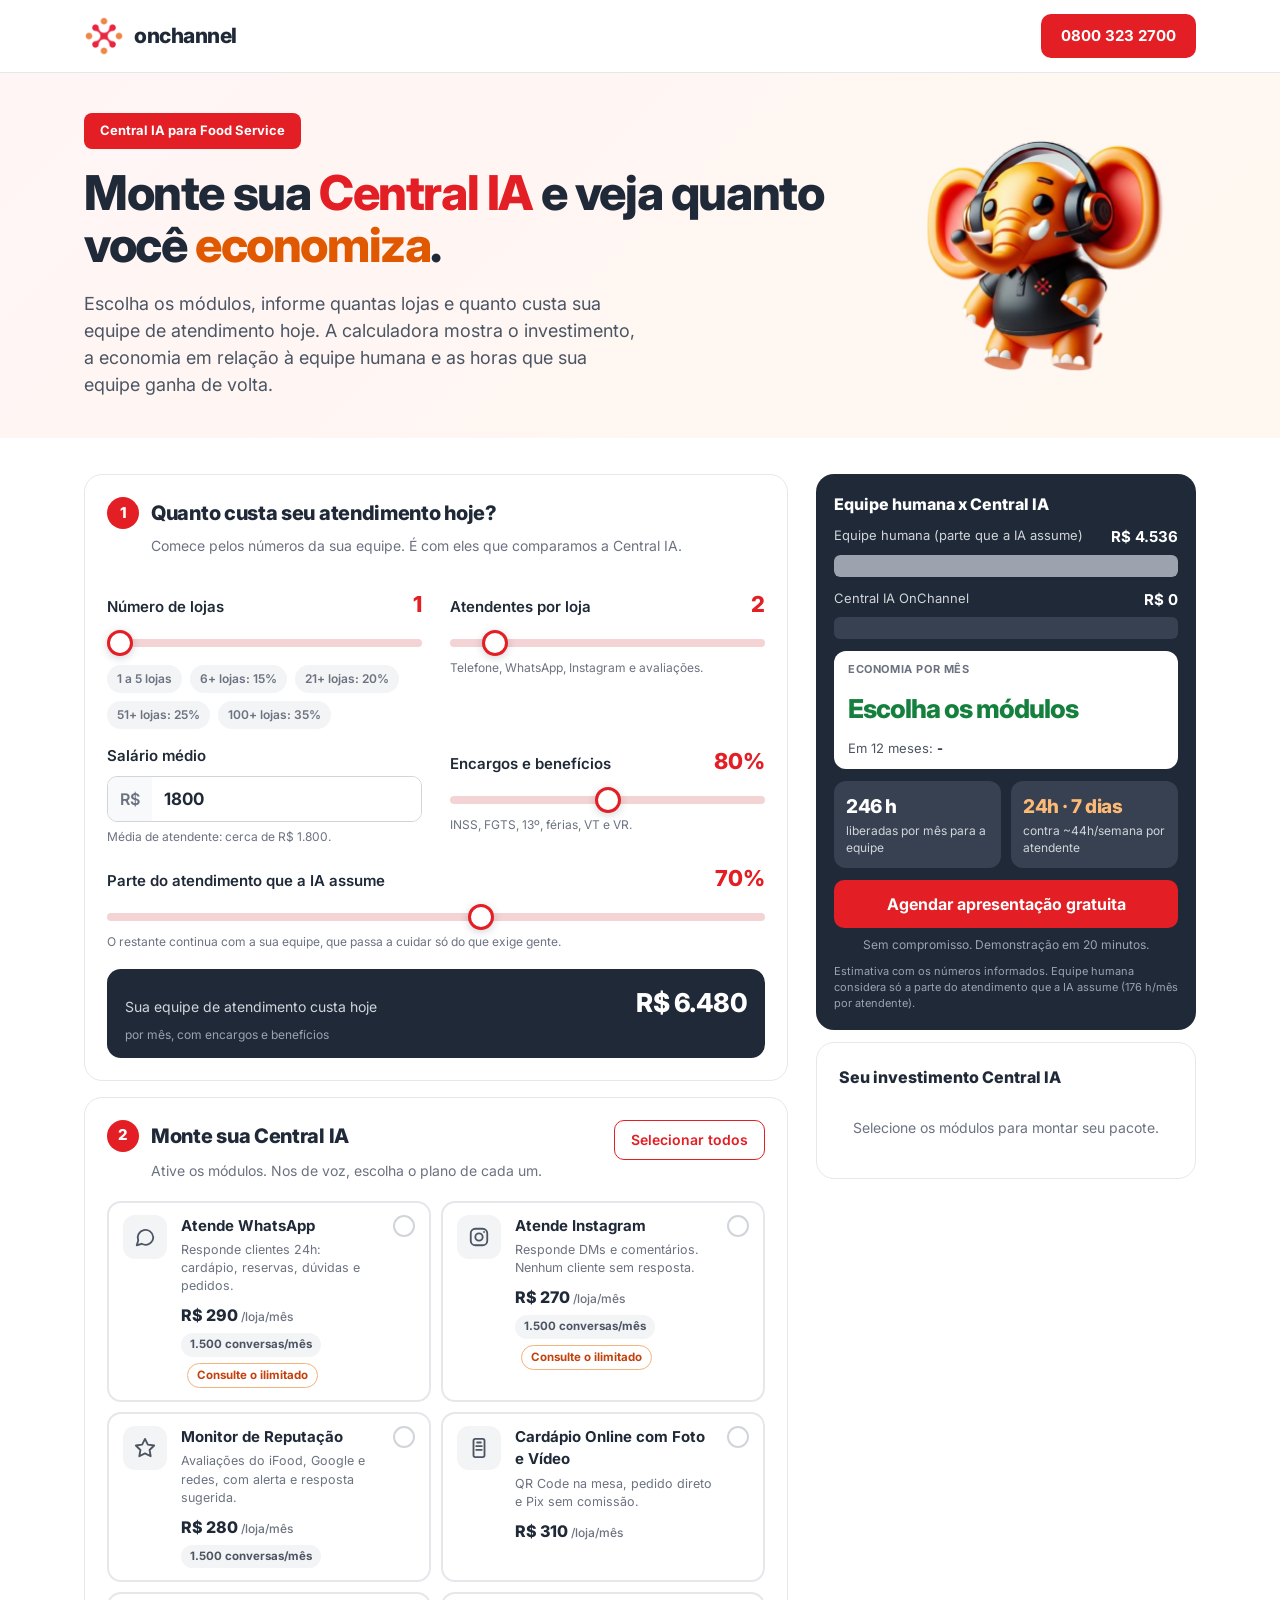
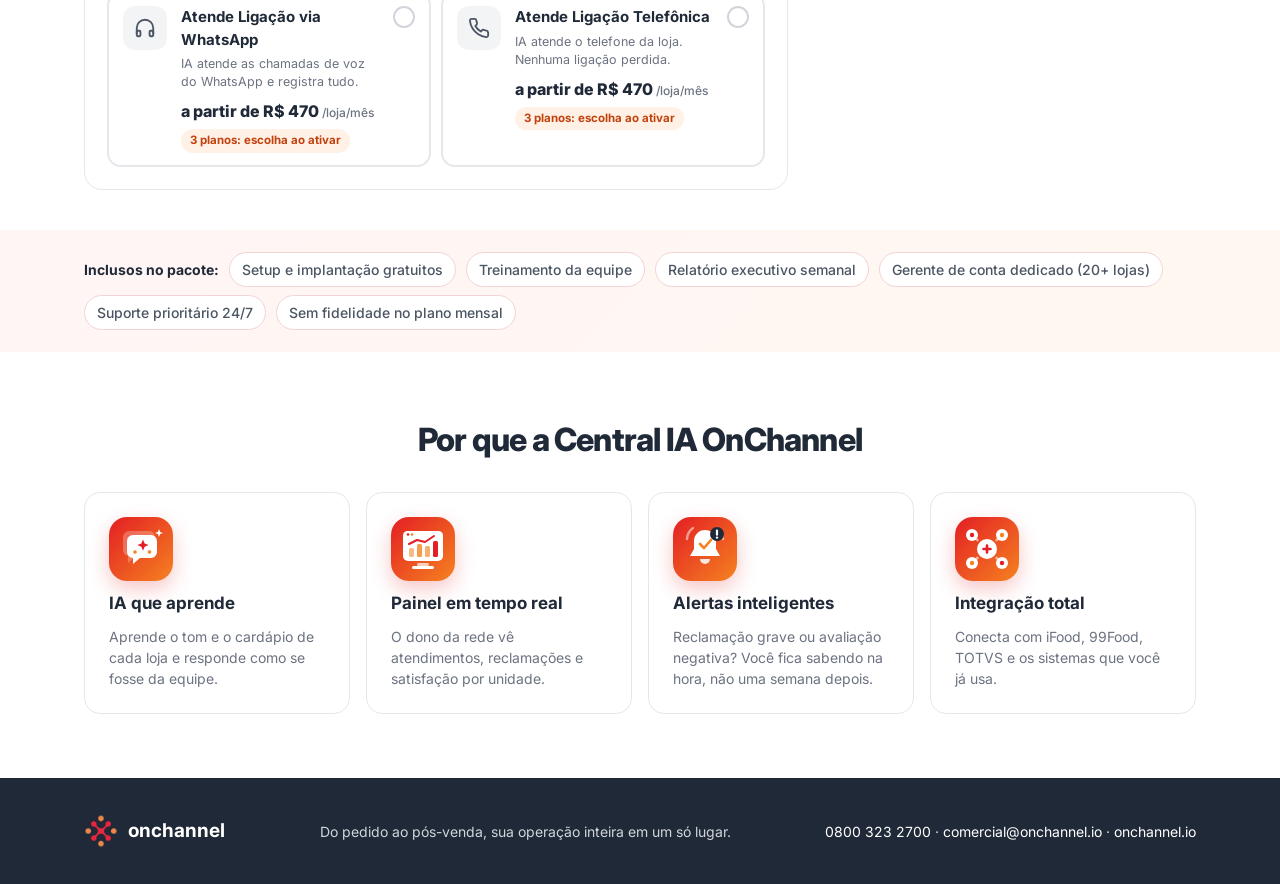
==== centralia.html @ 224ceeb4 "Publica a Central IA em /centralia e liga os cards de produtos Cards de IA, automação e call center " ====
<!DOCTYPE html>
<html lang="pt-BR">
<head>
<meta charset="UTF-8">
<meta name="viewport" content="width=device-width, initial-scale=1.0">
<title>Central IA OnChannel | Calcule sua economia no atendimento</title>
<meta name="description" content="Monte sua Central IA para food service: WhatsApp, Instagram, reputação, cardápio e voz com IA. Compare com o custo da equipe humana e veja a economia.">
<link rel="canonical" href="https://onchannel.io/centralia">
<meta property="og:title" content="Central IA OnChannel | Calcule sua economia no atendimento">
<meta property="og:image" content="https://onchannel.io/images/mascote-v2.webp">
<link rel="icon" href="/images/logo-simbolo.webp">
<link rel="preconnect" href="https://fonts.googleapis.com">
<link href="https://fonts.googleapis.com/css2?family=Inter:wght@400;500;600;700;800&display=swap" rel="stylesheet">
<style>
:root{
  --red:#E31E24; --red-dark:#B3161B; --orange:#F58220; --orange-text:#C2410C;
  --ink:#1F2937; --gray:#4B5563; --muted:#6B7280; --line:#E5E7EB; --soft:#F8F9FA;
  --peach:linear-gradient(135deg,#FFF5F5 0%,#FFF8F0 100%);
  --grad:linear-gradient(135deg,#E31E24 0%,#F58220 100%);
  --green:#15803D; --green-bg:#ECFDF3;
}
*{margin:0;padding:0;box-sizing:border-box}
body{font-family:Inter,sans-serif;color:var(--ink);background:#fff;line-height:1.5}
a{color:var(--red)}
.wrap{max-width:1160px;margin:0 auto;padding:0 24px}

/* header */
header{border-bottom:1px solid var(--line);background:#fff}
header .wrap{display:flex;align-items:center;justify-content:space-between;gap:16px;padding-top:14px;padding-bottom:14px;flex-wrap:wrap}
.brand{display:flex;align-items:center;gap:10px;text-decoration:none;color:var(--ink)}
.brand img{width:40px;height:40px}
.brand span{font-weight:800;font-size:21px;letter-spacing:-.5px}
.hdr-cta{display:inline-flex;align-items:center;min-height:44px;padding:0 20px;border-radius:10px;background:var(--red);color:#fff;font-weight:700;font-size:15px;text-decoration:none}

/* hero */
.hero{background:var(--peach)}
.hero .wrap{display:flex;flex-wrap:wrap;align-items:center;gap:32px;padding-top:40px;padding-bottom:40px}
.hero-text{flex:1 1 520px;min-width:0;display:flex;flex-direction:column;gap:18px}
.pill{align-self:flex-start;padding:8px 16px;border-radius:8px;background:var(--red);color:#fff;font-weight:700;font-size:13px}
h1{font-size:48px;line-height:1.1;font-weight:800;letter-spacing:-1.4px}
h1 .r{color:var(--red)} h1 .o{color:#E05800}
.hero p{font-size:18px;color:var(--gray);max-width:560px}
.hero-img{flex:0 1 300px;display:flex;justify-content:center}
.hero-img img{width:100%;max-width:240px;height:auto}

/* layout */
.calc{padding:36px 0 40px}
.grid{display:grid;grid-template-columns:minmax(0,1fr) 380px;gap:28px;align-items:start}
@media (max-width:960px){.grid{grid-template-columns:1fr}}
.card{background:#fff;border:1px solid var(--line);border-radius:18px;padding:28px}
.card + .card{margin-top:20px}
.step{display:flex;align-items:center;gap:12px;margin-bottom:6px}
.step-n{width:32px;height:32px;border-radius:999px;background:var(--red);color:#fff;font-weight:800;font-size:15px;display:flex;align-items:center;justify-content:center;flex:none}
.step h2{font-size:20px;font-weight:800;letter-spacing:-.3px}
.sub{font-size:14px;color:var(--muted);margin:0 0 20px 44px}
.row-between{display:flex;justify-content:space-between;align-items:flex-start;gap:12px;flex-wrap:wrap}

/* modules */
.mods{display:grid;grid-template-columns:repeat(auto-fit,minmax(260px,1fr));gap:12px}
.mod{display:flex;gap:14px;align-items:flex-start;text-align:left;width:100%;padding:16px;border:2px solid var(--line);border-radius:14px;background:#fff;cursor:pointer;font:inherit;color:inherit;transition:border-color .2s, background .2s}
.mod:hover{border-color:#F3B4B6}
.mod[aria-pressed="true"]{border-color:var(--red);background:#FFF5F5}
.mod-ic{width:44px;height:44px;border-radius:12px;background:#F3F4F6;display:flex;align-items:center;justify-content:center;flex:none;transition:background .2s}
.mod[aria-pressed="true"] .mod-ic{background:var(--grad)}
.mod-ic svg{stroke:var(--gray)} .mod[aria-pressed="true"] .mod-ic svg{stroke:#fff}
.mod-name{font-weight:700;font-size:15px;display:block}
.mod-desc{font-size:13px;color:var(--muted);display:block;margin:4px 0 8px;line-height:1.45}
.mod-price{font-weight:800;font-size:16px;color:var(--ink)} .mod-price small{font-weight:500;font-size:12px;color:var(--muted)}
.check{margin-left:auto;width:22px;height:22px;border-radius:999px;border:2px solid #D1D5DB;flex:none;display:flex;align-items:center;justify-content:center}
.mod[aria-pressed="true"] .check{background:var(--red);border-color:var(--red)}
.check svg{opacity:0} .mod[aria-pressed="true"] .check svg{opacity:1}
.btn-ghost{border:1px solid var(--red);color:var(--red);background:#fff;border-radius:10px;padding:0 16px;min-height:40px;font:600 14px Inter,sans-serif;cursor:pointer}

/* sliders */
.field{margin-top:18px}
.field-top{display:flex;justify-content:space-between;align-items:baseline;gap:12px;margin-bottom:8px}
.field label{font-weight:600;font-size:15px}
.field .val{font-weight:800;font-size:22px;color:var(--red)}
.field .hint{font-size:12px;color:var(--muted);margin-top:6px}
input[type=range]{-webkit-appearance:none;appearance:none;width:100%;height:8px;border-radius:999px;background:#F3D3D4;outline:none}
input[type=range]::-webkit-slider-thumb{-webkit-appearance:none;width:26px;height:26px;border-radius:50%;background:#fff;border:3px solid var(--red);cursor:pointer;box-shadow:0 2px 8px rgba(31,41,55,.2)}
input[type=range]::-moz-range-thumb{width:22px;height:22px;border-radius:50%;background:#fff;border:3px solid var(--red);cursor:pointer}
input[type=range]:focus-visible{outline:3px solid #FDBA74;outline-offset:4px}
.tiers{display:flex;flex-wrap:wrap;gap:8px;margin-top:12px}
.tier{font-size:12px;font-weight:600;padding:5px 10px;border-radius:999px;background:#F3F4F6;color:var(--muted)}
.tier.on{background:var(--green-bg);color:var(--green)}
.two{display:grid;grid-template-columns:repeat(auto-fit,minmax(220px,1fr));gap:4px 24px}
.money{display:flex;align-items:center;border:1px solid #D1D5DB;border-radius:10px;overflow:hidden;height:46px}
.money span{padding:0 12px;color:var(--muted);font-weight:600;background:var(--soft);height:100%;display:flex;align-items:center}
.money input{border:0;outline:0;flex:1;height:100%;padding:0 12px;font:700 17px Inter,sans-serif;color:var(--ink);min-width:0}
.money:focus-within{border-color:var(--red)}

/* summary */
.sticky{position:sticky;top:16px}
.sum h3{font-size:18px;font-weight:800;margin-bottom:14px}
.sum-item{display:flex;justify-content:space-between;gap:10px;font-size:14px;padding:8px 0;border-bottom:1px solid #F3F4F6}
.sum-item span:first-child{color:var(--gray)} .sum-item span:last-child{font-weight:700}
.sum-line{display:flex;justify-content:space-between;font-size:14px;padding:6px 0;color:var(--gray)}
.sum-line.green{color:var(--green);font-weight:700}
.total{background:var(--peach);border-radius:14px;padding:18px;margin-top:14px;text-align:center}
.total .lbl{font-size:12px;font-weight:700;color:var(--muted);text-transform:uppercase;letter-spacing:.8px}
.total .big{font-size:34px;font-weight:800;letter-spacing:-1px;line-height:1.15}
.total .big small{font-size:14px;font-weight:500;color:var(--muted)}
.total .month{margin-top:10px;padding-top:10px;border-top:1px solid #F3D3D4;font-size:14px;color:var(--gray)}
.total .month b{font-size:20px;color:var(--red);font-weight:800}
.empty{color:var(--muted);font-size:14px;padding:18px 0;text-align:center}
.cta{display:flex;align-items:center;justify-content:center;gap:10px;width:100%;min-height:52px;margin-top:16px;border-radius:10px;background:var(--red);color:#fff;font-weight:700;font-size:16px;text-decoration:none}
.cta:hover{background:var(--red-dark);color:#fff}
.cta-sub{text-align:center;font-size:12px;color:var(--muted);margin-top:8px}
.incl{list-style:none;display:flex;flex-direction:column;gap:8px;font-size:14px;color:var(--gray)}
.incl li{display:flex;gap:8px;align-items:flex-start}
.incl svg{flex:none;margin-top:3px}

/* comparison */
.compare{background:var(--ink);color:#fff;padding:64px 0}
.compare .head{display:flex;flex-direction:column;gap:10px;max-width:760px;margin-bottom:32px}
.compare h2{font-size:36px;font-weight:800;letter-spacing:-1px;line-height:1.15}
.compare .head p{color:#D1D5DB;font-size:17px}
.cmp-grid{display:grid;grid-template-columns:minmax(0,1.3fr) minmax(0,1fr);gap:24px}
@media (max-width:900px){.cmp-grid{grid-template-columns:1fr}}
.panel{background:#374151;border-radius:18px;padding:26px}
.bar-row{margin-bottom:20px}
.bar-top{display:flex;justify-content:space-between;gap:12px;font-size:15px;margin-bottom:8px}
.bar-top b{font-size:18px}
.bar{height:34px;border-radius:8px;background:#4B5563;overflow:hidden}
.bar i{display:block;height:100%;border-radius:8px;transition:width .5s ease}
.bar.h i{background:#9CA3AF}
.bar.ai i{background:var(--grad)}
.saving{margin-top:8px;padding:20px;border-radius:14px;background:#fff;color:var(--ink);display:flex;justify-content:space-between;align-items:center;gap:16px;flex-wrap:wrap}
.saving .lbl{font-size:13px;font-weight:700;color:var(--muted);text-transform:uppercase;letter-spacing:.6px}
.saving .num{font-size:34px;font-weight:800;color:var(--green);letter-spacing:-1px;line-height:1.1}
.saving .num.neg{color:var(--red)}
.saving .yr{font-size:14px;color:var(--gray)}
.saving .yr b{color:var(--ink)}
.kpis{display:grid;grid-template-columns:repeat(2,minmax(0,1fr));gap:14px}
.kpi{background:#374151;border-radius:14px;padding:18px}
.kpi .n{font-size:28px;font-weight:800;letter-spacing:-.5px;color:#fff}
.kpi .n.o{color:#FDBA74}
.kpi .t{font-size:13px;color:#D1D5DB;margin-top:4px;line-height:1.4}
.note{font-size:12px;color:#9CA3AF;margin-top:18px;line-height:1.5}

/* features */
.feats{padding:64px 0}
.feats h2{text-align:center;font-size:32px;font-weight:800;letter-spacing:-.8px;margin-bottom:28px}
.feat-grid{display:grid;grid-template-columns:repeat(auto-fit,minmax(230px,1fr));gap:16px}
.feat{border:1px solid var(--line);border-radius:16px;padding:24px;display:flex;flex-direction:column;gap:10px}
.feat-ic{width:48px;height:48px;border-radius:12px;background:var(--grad);display:flex;align-items:center;justify-content:center}
.feat b{font-size:17px} .feat span{font-size:14px;color:var(--muted)}


.cmp-card{margin-top:16px;background:var(--ink);color:#fff;border-radius:18px;padding:22px}
.cmp-title{font-weight:800;font-size:16px;margin-bottom:14px}
.cmp-card .bar-row{margin-bottom:12px}
.cmp-card .bar-top{display:flex;justify-content:space-between;gap:10px;font-size:13px;color:#D1D5DB;margin-bottom:6px}
.cmp-card .bar-top b{color:#fff;font-size:15px}
.cmp-card .bar{height:22px;border-radius:6px;background:#374151;overflow:hidden}
.cmp-card .bar i{display:block;height:100%;border-radius:6px;transition:width .5s ease}
.cmp-card .bar.h i{background:#9CA3AF}.cmp-card .bar.ai i{background:var(--grad)}
.cmp-card .saving{margin-top:6px;background:#fff;color:var(--ink);border-radius:12px;padding:14px 16px}
.cmp-card .saving .lbl{font-size:11px;font-weight:700;color:var(--muted);text-transform:uppercase;letter-spacing:.6px}
.cmp-card .saving .num{font-size:30px;font-weight:800;color:var(--green);letter-spacing:-1px;line-height:1.15}
.cmp-card .saving .num.neg{color:var(--red)}
.cmp-card .saving .yr{font-size:13px;color:var(--gray)} .cmp-card .saving .yr b{color:var(--ink)}
.cmp-card .kpis{display:grid;grid-template-columns:1fr 1fr;gap:10px;margin-top:12px}
.cmp-card .kpi{background:#374151;border-radius:12px;padding:12px}
.cmp-card .kpi .n{font-size:19px;font-weight:800;color:#fff}.cmp-card .kpi .n.o{color:#FDBA74}
.cmp-card .kpi .t{font-size:12px;color:#D1D5DB;margin-top:2px;line-height:1.35}
.cmp-card .cta-sub{color:#9CA3AF}
.cmp-card .note{font-size:11px;color:#9CA3AF;margin-top:10px;line-height:1.45}
.sum .total .big{font-size:28px}
.inclusos{background:var(--peach);padding:22px 0}
.inclusos .wrap{display:flex;flex-wrap:wrap;gap:8px 10px;align-items:center;font-size:14px}
.inclusos span{background:#fff;border:1px solid #F3D3D4;border-radius:999px;padding:6px 12px;color:var(--gray);font-weight:500}
.mod{padding:14px}.mod-desc{font-size:12.5px}

[hidden]{display:none!important}
.ops{display:grid;grid-template-columns:repeat(2,minmax(0,1fr));gap:4px 28px}
.ops .field{margin-top:12px}.ops-full{grid-column:1/-1}
@media (max-width:640px){.ops{grid-template-columns:1fr}}
.chips{display:flex;flex-wrap:wrap;gap:6px;margin-bottom:8px}
.chips span{font-size:12px;font-weight:600;background:#FFF5F5;color:var(--red-dark);border:1px solid #F3D3D4;border-radius:999px;padding:4px 10px}
.sum{padding:20px}.sum h3{font-size:16px;margin-bottom:10px}
.sum .total{padding:12px;margin-top:8px}.sum .total .big{font-size:26px}.sum .total .month{margin-top:6px;padding-top:6px}
.cmp-card{padding:18px;margin-top:12px}.cmp-title{margin-bottom:10px}
.cmp-card .saving{padding:10px 14px}.cmp-card .saving .num{font-size:26px}
.cmp-card .cta{margin-top:12px;min-height:48px}

.mods{gap:10px}.mod{padding:12px 14px}.card{padding:22px}.card + .card{margin-top:16px}
.sticky{top:12px}
.mod-tag{display:inline-block;margin-top:6px;font-size:11.5px;font-weight:700;padding:3px 9px;border-radius:999px;background:#F3F4F6;color:var(--gray)}.mod-tag.v{background:#FFF1E6;color:var(--orange-text)}
.franq{font-size:12px;color:var(--muted);margin-bottom:6px}
.plans{border:1px solid var(--line);border-radius:14px;padding:14px 16px 16px;margin-top:14px;transition:opacity .2s}
.plans.dim{opacity:.55}
.plans legend{font-weight:700;font-size:14px;padding:0 6px}.plans legend span{font-weight:500;color:var(--muted);font-size:12px}
.plan-grid{display:grid;grid-template-columns:repeat(3,minmax(0,1fr));gap:10px;margin-top:6px}
@media (max-width:640px){.plan-grid{grid-template-columns:1fr}}
.plan{cursor:pointer;display:block}
.plan input{position:absolute;opacity:0;pointer-events:none}
.plan-in{display:flex;flex-direction:column;gap:3px;height:100%;border:2px solid var(--line);border-radius:12px;padding:12px}
.plan input:checked + .plan-in{border-color:var(--orange);background:#FFF7EF}
.plan input:focus-visible + .plan-in{outline:3px solid #FDBA74;outline-offset:2px}
.plan-name{font-weight:800;font-size:14px}
.plan-price{font-weight:800;font-size:18px;color:var(--ink)}.plan-price small{font-size:11px;font-weight:500;color:var(--muted)}
.plan-line{font-size:12px;color:var(--gray);line-height:1.35}
.mod-box{display:flex;flex-direction:column}
.mod-box .mod{flex:1}
.mod-box:has(.vplan:not([hidden])) .mod{border-bottom-left-radius:0;border-bottom-right-radius:0;border-bottom-width:0}
.vplan{border:2px solid var(--red);border-top:1px dashed #F3B4B6;border-radius:0 0 14px 14px;background:#FFF5F5;padding:10px 12px 12px}
.vplan-t{font-size:12px;font-weight:700;color:var(--gray);margin-bottom:6px}
.vplan-opts{display:grid;grid-template-columns:repeat(3,minmax(0,1fr));gap:6px}
.vopt{cursor:pointer}.vopt input{position:absolute;opacity:0;pointer-events:none}
.vopt span{display:flex;flex-direction:column;align-items:center;text-align:center;gap:1px;border:2px solid var(--line);background:#fff;border-radius:10px;padding:7px 4px;min-height:44px;justify-content:center}
.vopt b{font-size:11.5px;font-weight:700;line-height:1.2}.vopt i{font-style:normal;font-size:13px;font-weight:800}
.vopt input:checked + span{border-color:var(--orange);background:#FFF7EF}
.vopt input:focus-visible + span{outline:3px solid #FDBA74;outline-offset:2px}
.vplan-d{font-size:12px;color:var(--gray);margin-top:6px;text-align:center}
.teamnow{margin-top:18px;border-radius:14px;background:var(--ink);color:#fff;padding:14px 18px;display:flex;flex-wrap:wrap;align-items:baseline;gap:4px 12px}
.teamnow span{font-size:14px;color:#D1D5DB;flex:1 1 200px}.teamnow b{font-size:26px;font-weight:800;letter-spacing:-.5px}.teamnow small{flex-basis:100%;font-size:12px;color:#9CA3AF}
.sticky .cmp-card{margin-top:0}.sticky .card.sum{margin-top:12px}
.feat{transition:transform .2s, box-shadow .2s, border-color .2s;align-items:flex-start}
.feat:hover{transform:translateY(-3px);box-shadow:0 12px 28px rgba(227,30,36,.12);border-color:#F3D3D4}
.feat-ic2{width:64px;height:64px;border-radius:18px;box-shadow:0 8px 20px rgba(227,30,36,.25)}
.feat-ic2 svg{display:block}
.mod-tag + .mod-tag{margin-left:6px}.mod-tag.u{background:#fff;border:1px solid #F5B27A;color:var(--orange-text)}
footer{background:var(--ink);color:#D1D5DB}
footer .wrap{padding-top:36px;padding-bottom:36px;display:flex;justify-content:space-between;gap:20px;flex-wrap:wrap;align-items:center;font-size:14px}
footer a{color:#fff;text-decoration:none}
@media (max-width:640px){h1{font-size:34px}.compare h2{font-size:28px}.total .big{font-size:28px}.card{padding:20px}.sub{margin-left:0}}
</style>
</head>
<body>

<header>
  <div class="wrap">
    <a class="brand" href="https://onchannel.io"><img src="/images/logo-simbolo.webp" alt="OnChannel"><span>onchannel</span></a>
    <a class="hdr-cta" href="https://wa.me/5508003232700">0800 323 2700</a>
  </div>
</header>

<section class="hero">
  <div class="wrap">
    <div class="hero-text">
      <span class="pill">Central IA para Food Service</span>
      <h1>Monte sua <span class="r">Central IA</span> e veja quanto você <span class="o">economiza</span>.</h1>
      <p>Escolha os módulos, informe quantas lojas e quanto custa sua equipe de atendimento hoje. A calculadora mostra o investimento, a economia em relação à equipe humana e as horas que sua equipe ganha de volta.</p>
    </div>
    <div class="hero-img"><img src="/images/mascote-v2.webp" alt="Mascote OnChannel, um elefante laranja com headset"></div>
  </div>
</section>

<section class="calc">
  <div class="wrap grid">
    <div>
      <!-- 1 OPERATION -->
      <div class="card">
        <div class="step"><span class="step-n">1</span><h2>Quanto custa seu atendimento hoje?</h2></div>
        <p class="sub">Comece pelos números da sua equipe. É com eles que comparamos a Central IA.</p>
        <div class="ops">
          <div class="field">
            <div class="field-top"><label for="stores">Número de lojas</label><span class="val" id="storesVal">1</span></div>
            <input type="range" id="stores" min="1" max="200" value="1">
            <div class="tiers" id="tiers"></div>
          </div>
          <div class="field">
            <div class="field-top"><label for="agents">Atendentes por loja</label><span class="val" id="agentsVal">2</span></div>
            <input type="range" id="agents" min="1" max="10" value="2">
            <div class="hint">Telefone, WhatsApp, Instagram e avaliações.</div>
          </div>
          <div class="field">
            <div class="field-top"><label for="salary">Salário médio</label></div>
            <div class="money"><span>R$</span><input id="salary" type="number" inputmode="numeric" min="0" step="50" value="1800"></div>
            <div class="hint">Média de atendente: cerca de R$ 1.800.</div>
          </div>
          <div class="field">
            <div class="field-top"><label for="charges">Encargos e benefícios</label><span class="val" id="chargesVal">80%</span></div>
            <input type="range" id="charges" min="40" max="120" step="5" value="80">
            <div class="hint">INSS, FGTS, 13º, férias, VT e VR.</div>
          </div>
          <div class="field ops-full">
            <div class="field-top"><label for="share">Parte do atendimento que a IA assume</label><span class="val" id="shareVal">70%</span></div>
            <input type="range" id="share" min="30" max="100" step="5" value="70">
            <div class="hint">O restante continua com a sua equipe, que passa a cuidar só do que exige gente.</div>
          </div>
        </div>
        <div class="teamnow"><span>Sua equipe de atendimento custa hoje</span><b id="teamNow">R$ 0</b><small>por mês, com encargos e benefícios</small></div>
      </div>
    


      <!-- 2 MODULES -->
      <div class="card">
        <div class="row-between">
          <div class="step"><span class="step-n">2</span><h2>Monte sua Central IA</h2></div>
          <button type="button" class="btn-ghost" id="allBtn">Selecionar todos</button>
        </div>
        <p class="sub">Ative os módulos. Nos de voz, escolha o plano de cada um.</p>
        <div class="mods" id="mods"></div>
      </div>
    </div>

    <!-- SUMMARY -->
    <aside class="sticky">
      <div class="cmp-card" aria-live="polite">
        <div class="cmp-title">Equipe humana x Central IA</div>
        <div class="bar-row">
          <div class="bar-top"><span>Equipe humana (parte que a IA assume)</span><b id="humanVal">R$ 0</b></div>
          <div class="bar h"><i id="humanBar" style="width:0%"></i></div>
        </div>
        <div class="bar-row">
          <div class="bar-top"><span>Central IA OnChannel</span><b id="aiVal">R$ 0</b></div>
          <div class="bar ai"><i id="aiBar" style="width:0%"></i></div>
        </div>
        <div class="saving">
          <div class="lbl" id="savLbl">Economia por mês</div>
          <div class="num" id="savMonth">R$ 0</div>
          <div class="yr">Em 12 meses: <b id="savYear">R$ 0</b> <span id="savPct"></span></div>
        </div>
        <div class="kpis">
          <div class="kpi"><div class="n" id="kHours">0 h</div><div class="t">liberadas por mês para a equipe</div></div>
          <div class="kpi"><div class="n o">24h · 7 dias</div><div class="t">contra ~44h/semana por atendente</div></div>
        </div>
        <a class="cta" id="cta" href="https://wa.me/5508003232700">Agendar apresentação gratuita</a>
        <div class="cta-sub">Sem compromisso. Demonstração em 20 minutos.</div>
        <p class="note">Estimativa com os números informados. Equipe humana considera só a parte do atendimento que a IA assume (176 h/mês por atendente).</p>
      </div>
      <div class="card sum" aria-live="polite">
        <h3>Seu investimento Central IA</h3>
        <div id="items"><div class="empty">Selecione os módulos para montar seu pacote.</div></div>
        <div id="calcBox" hidden>
          <div class="sum-line"><span>Subtotal por loja</span><span id="subtotal">R$ 0</span></div>
          <div class="sum-line green" id="discRow" hidden><span>Desconto de volume (<span id="discPct">0</span>%)</span><span id="discVal">- R$ 0</span></div>
          <div class="total">
            <div class="lbl">Por loja</div>
            <div class="big" id="perStore">R$ 0 <small>/mês</small></div>
            <div class="month">Total para <span id="storesTxt">1 loja</span>: <b id="monthly">R$ 0</b>/mês</div>
          </div>
        </div>
      </div>
    </aside>
  </div>
</section>

<section class="inclusos"><div class="wrap"><b>Inclusos no pacote:</b>
<span>Setup e implantação gratuitos</span><span>Treinamento da equipe</span><span>Relatório executivo semanal</span><span>Gerente de conta dedicado (20+ lojas)</span><span>Suporte prioritário 24/7</span><span>Sem fidelidade no plano mensal</span></div></section>
<!-- FEATURES -->
<section class="feats">
  <div class="wrap">
    <h2>Por que a Central IA OnChannel</h2>
    <div class="feat-grid">
      <div class="feat"><div class="feat-ic2"><svg viewBox="0 0 64 64" width="64" height="64" aria-hidden="true"><defs><linearGradient id="g1" x1="0" y1="0" x2="1" y2="1"><stop offset="0" stop-color="#E31E24"/><stop offset="1" stop-color="#F58220"/></linearGradient></defs><rect width="64" height="64" rx="18" fill="url(#g1)"/><path d="M14 20a6 6 0 0 1 6-6h20a6 6 0 0 1 6 6v13a6 6 0 0 1-6 6H27l-8 7v-7h1a6 6 0 0 1-6-6z" fill="#fff" fill-opacity=".25"/><path d="M18 24a6 6 0 0 1 6-6h18a6 6 0 0 1 6 6v11a6 6 0 0 1-6 6H31l-7 6v-6a6 6 0 0 1-6-6z" fill="#fff"/><path d="M34 22.5l1.6 4 4 1.6-4 1.6-1.6 4-1.6-4-4-1.6 4-1.6z" fill="#E31E24"/><circle cx="26" cy="35" r="1.8" fill="#F58220"/><circle cx="40.5" cy="35" r="1.8" fill="#F58220"/><path d="M50 12l1.1 2.9 2.9 1.1-2.9 1.1L50 20l-1.1-2.9L46 16l2.9-1.1z" fill="#fff"/></svg></div><b>IA que aprende</b><span>Aprende o tom e o cardápio de cada loja e responde como se fosse da equipe.</span></div>
      <div class="feat"><div class="feat-ic2"><svg viewBox="0 0 64 64" width="64" height="64" aria-hidden="true"><defs><linearGradient id="g2" x1="0" y1="0" x2="1" y2="1"><stop offset="0" stop-color="#E31E24"/><stop offset="1" stop-color="#F58220"/></linearGradient></defs><rect width="64" height="64" rx="18" fill="url(#g2)"/><rect x="12" y="14" width="40" height="30" rx="5" fill="#fff"/><rect x="12" y="14" width="40" height="7" rx="5" fill="#fff" fill-opacity=".6"/><circle cx="17" cy="17.5" r="1.3" fill="#E31E24"/><circle cx="21" cy="17.5" r="1.3" fill="#F58220"/><rect x="18" y="31" width="5" height="9" rx="1.5" fill="#F58220" fill-opacity=".55"/><rect x="26" y="27" width="5" height="13" rx="1.5" fill="#F58220" fill-opacity=".8"/><rect x="34" y="29" width="5" height="11" rx="1.5" fill="#F58220" fill-opacity=".65"/><rect x="42" y="24" width="5" height="16" rx="1.5" fill="#E31E24"/><path d="M18 27l8-4 8 2 9-6" stroke="#E31E24" stroke-width="2" fill="none" stroke-linecap="round" stroke-linejoin="round"/><rect x="26" y="46" width="12" height="3" rx="1.5" fill="#fff" fill-opacity=".7"/><rect x="21" y="49" width="22" height="3" rx="1.5" fill="#fff"/></svg></div><b>Painel em tempo real</b><span>O dono da rede vê atendimentos, reclamações e satisfação por unidade.</span></div>
      <div class="feat"><div class="feat-ic2"><svg viewBox="0 0 64 64" width="64" height="64" aria-hidden="true"><defs><linearGradient id="g3" x1="0" y1="0" x2="1" y2="1"><stop offset="0" stop-color="#E31E24"/><stop offset="1" stop-color="#F58220"/></linearGradient></defs><rect width="64" height="64" rx="18" fill="url(#g3)"/><path d="M14 22a14 14 0 0 1 6-11" stroke="#fff" stroke-opacity=".5" stroke-width="2.5" fill="none" stroke-linecap="round"/><path d="M50 22a14 14 0 0 0-6-11" stroke="#fff" stroke-opacity=".5" stroke-width="2.5" fill="none" stroke-linecap="round"/><path d="M32 13a11 11 0 0 0-11 11v8l-4 7h30l-4-7v-8a11 11 0 0 0-11-11z" fill="#fff"/><path d="M27 42a5 5 0 0 0 10 0z" fill="#fff" fill-opacity=".85"/><circle cx="44" cy="17" r="7" fill="#1F2937"/><path d="M44 13.5v4.2" stroke="#fff" stroke-width="2.2" stroke-linecap="round"/><circle cx="44" cy="20.6" r="1.2" fill="#fff"/><path d="M27 27l4 4 7-8" stroke="#F58220" stroke-width="2.6" fill="none" stroke-linecap="round" stroke-linejoin="round"/></svg></div><b>Alertas inteligentes</b><span>Reclamação grave ou avaliação negativa? Você fica sabendo na hora, não uma semana depois.</span></div>
      <div class="feat"><div class="feat-ic2"><svg viewBox="0 0 64 64" width="64" height="64" aria-hidden="true"><defs><linearGradient id="g4" x1="0" y1="0" x2="1" y2="1"><stop offset="0" stop-color="#E31E24"/><stop offset="1" stop-color="#F58220"/></linearGradient></defs><rect width="64" height="64" rx="18" fill="url(#g4)"/><path d="M32 32L17 18M32 32l15-14M32 32L17 46M32 32l15 14" stroke="#fff" stroke-opacity=".55" stroke-width="2.5" stroke-dasharray="3 3"/><circle cx="17" cy="18" r="6" fill="#fff"/><circle cx="47" cy="18" r="6" fill="#fff"/><circle cx="17" cy="46" r="6" fill="#fff"/><circle cx="47" cy="46" r="6" fill="#fff"/><circle cx="17" cy="18" r="2.2" fill="#E31E24"/><circle cx="47" cy="18" r="2.2" fill="#F58220"/><circle cx="17" cy="46" r="2.2" fill="#F58220"/><circle cx="47" cy="46" r="2.2" fill="#E31E24"/><circle cx="32" cy="32" r="10" fill="#fff"/><path d="M28.5 32h7M32 28.5v7" stroke="#E31E24" stroke-width="2.6" stroke-linecap="round"/></svg></div><b>Integração total</b><span>Conecta com iFood, 99Food, TOTVS e os sistemas que você já usa.</span></div>
    </div>
  </div>
</section>

<footer>
  <div class="wrap">
    <div style="display:flex;align-items:center;gap:10px"><img src="/images/logo-simbolo.webp" alt="" width="34" height="34"><b style="color:#fff;font-size:19px">onchannel</b></div>
    <div>Do pedido ao pós-venda, sua operação inteira em um só lugar.</div>
    <div><a href="https://wa.me/5508003232700">0800 323 2700</a> · <a href="mailto:comercial@onchannel.io">comercial@onchannel.io</a> · <a href="https://onchannel.io">onchannel.io</a></div>
  </div>
</footer>

<script>
const MODS=[
 {id:'whatsapp',name:'Atende WhatsApp',desc:'Responde clientes 24h: cardápio, reservas, dúvidas e pedidos.',price:290,tag:'1.500 conversas/mês',ilim:1,ic:'<path d="M21 12a8.5 8.5 0 0 1-12.6 7.4L3 21l1.6-5.2A8.5 8.5 0 1 1 21 12z"/>'},
 {id:'instagram',name:'Atende Instagram',desc:'Responde DMs e comentários. Nenhum cliente sem resposta.',price:270,tag:'1.500 conversas/mês',ilim:1,ic:'<rect x="3" y="3" width="18" height="18" rx="5"/><circle cx="12" cy="12" r="4"/><path d="M17.5 6.5h.01"/>'},
 {id:'reputacao',name:'Monitor de Reputação',desc:'Avaliações do iFood, Google e redes, com alerta e resposta sugerida.',price:280,tag:'1.500 conversas/mês',ic:'<path d="M12 2l3.1 6.3 6.9 1-5 4.9 1.2 6.8L12 17.8 5.8 21l1.2-6.8-5-4.9 6.9-1z"/>'},
 {id:'cardapio',name:'Cardápio Online com Foto e Vídeo',desc:'QR Code na mesa, pedido direto e Pix sem comissão.',price:310,tag:'',ic:'<rect x="6" y="2" width="12" height="20" rx="2"/><path d="M10 6h4M9 10h6M9 14h6"/>'},
 {id:'lig_wpp',name:'Atende Ligação via WhatsApp',desc:'IA atende as chamadas de voz do WhatsApp e registra tudo.',price:0,voice:1,ic:'<path d="M3 18v-6a9 9 0 0 1 18 0v6"/><rect x="3" y="15" width="4" height="6" rx="1"/><rect x="17" y="15" width="4" height="6" rx="1"/>'},
 {id:'lig_tel',name:'Atende Ligação Telefônica',desc:'IA atende o telefone da loja. Nenhuma ligação perdida.',price:0,voice:1,ic:'<path d="M22 16.9v3a2 2 0 0 1-2.2 2 19.8 19.8 0 0 1-8.6-3.1 19.5 19.5 0 0 1-6-6A19.8 19.8 0 0 1 2.1 4.2 2 2 0 0 1 4.1 2h3a2 2 0 0 1 2 1.7c.1.9.4 1.8.7 2.7a2 2 0 0 1-.5 2.1L8 9.8a16 16 0 0 0 6 6l1.3-1.3a2 2 0 0 1 2.1-.4c.9.3 1.8.6 2.7.7a2 2 0 0 1 1.7 2z"/>'}
];
const PLANS=[
 {id:'ess',name:'Essencial',price:470,lines:['1 ligação simultânea','Até 900 ligações/mês','+ R$ 1,90 por minuto adicional'],short:'até 900 ligações'},
 {id:'ilim1',name:'Ilimitado',price:1100,lines:['1 ligação simultânea','Ligações ilimitadas'],short:'1 simultânea'},
 {id:'ilim2',name:'Ilimitado Plus',price:1990,lines:['2 ligações simultâneas','Ligações ilimitadas'],short:'2 simultâneas'}
];
const plans={lig_wpp:'ess',lig_tel:'ess'};
const planOf=m=>PLANS.find(p=>p.id===plans[m.id]);
const priceOf=m=>m.voice?planOf(m).price:m.price;
const TIERS=[{min:1,pct:0,label:'1 a 5 lojas'},{min:6,pct:15,label:'6+ lojas: 15%'},{min:21,pct:20,label:'21+ lojas: 20%'},{min:51,pct:25,label:'51+ lojas: 25%'},{min:100,pct:35,label:'100+ lojas: 35%'}];
const HOURS_PER_AGENT=176;
const sel=new Set();
const $=id=>document.getElementById(id);
const brl=v=>'R$ '+Math.round(v).toLocaleString('pt-BR');
const check='<svg width="12" height="12" viewBox="0 0 24 24" fill="none" stroke="#fff" stroke-width="4" stroke-linecap="round" stroke-linejoin="round" aria-hidden="true"><path d="M5 12l5 5 9-10"/></svg>';

$('mods').innerHTML=MODS.map(m=>`<div class="mod-box"><button type="button" class="mod" aria-pressed="false" data-id="${m.id}">
  <span class="mod-ic"><svg width="22" height="22" viewBox="0 0 24 24" fill="none" stroke-width="2" stroke-linecap="round" stroke-linejoin="round" aria-hidden="true">${m.ic}</svg></span>
  <span style="flex:1;min-width:0"><span class="mod-name">${m.name}</span><span class="mod-desc">${m.desc}</span><span class="mod-price" data-p="${m.id}">${m.voice?'':brl(m.price)}<small> /loja/mês</small></span>${m.voice||m.tag?`<span class="mod-tag${m.voice?' v':''}" data-t="${m.id}">${m.voice?'':m.tag}</span>`:''}${m.ilim?'<span class="mod-tag u">Consulte o ilimitado</span>':''}</span>
  <span class="check">${check}</span></button>${m.voice?`<div class="vplan" data-v="${m.id}" hidden><div class="vplan-t">Plano de ${m.id==='lig_wpp'?'voz no WhatsApp':'telefonia'}</div><div class="vplan-opts">${PLANS.map(p=>`<label class="vopt"><input type="radio" name="plan-${m.id}" value="${p.id}"${p.id===plans[m.id]?' checked':''}><span><b>${p.name}</b><i>${brl(p.price)}</i></span></label>`).join('')}</div><div class="vplan-d" data-d="${m.id}"></div></div>`:''}</div>`).join('');
MODS.filter(m=>m.voice).forEach(m=>document.querySelectorAll(`input[name="plan-${m.id}"]`).forEach(r=>r.addEventListener('change',()=>{plans[m.id]=r.value;update()})));
$('tiers').innerHTML=TIERS.map((t,i)=>`<span class="tier" data-i="${i}">${t.label}</span>`).join('');

document.querySelectorAll('button.mod').forEach(b=>b.addEventListener('click',()=>{
  const id=b.dataset.id; sel.has(id)?sel.delete(id):sel.add(id); update();
}));
$('allBtn').addEventListener('click',()=>{
  if(sel.size===MODS.length) sel.clear(); else MODS.forEach(m=>sel.add(m.id)); update();
});
['stores','agents','charges','share','salary'].forEach(id=>$(id).addEventListener('input',update));

function discountFor(n){let p=0;TIERS.forEach(t=>{if(n>=t.min)p=t.pct});return p}

function update(){
  const stores=+$('stores').value, agents=+$('agents').value, charges=+$('charges').value/100,
        share=+$('share').value/100, salary=Math.max(0,+$('salary').value||0);
  const disc=discountFor(stores);
  $('storesVal').textContent=stores; $('agentsVal').textContent=agents;
  $('chargesVal').textContent=Math.round(charges*100)+'%'; $('shareVal').textContent=Math.round(share*100)+'%';
  document.querySelectorAll('.tier').forEach(el=>{const t=TIERS[el.dataset.i];el.classList.toggle('on',t.pct===disc&&disc>0)});
  document.querySelectorAll('button.mod').forEach(b=>b.setAttribute('aria-pressed',sel.has(b.dataset.id)));
  $('allBtn').textContent=sel.size===MODS.length?'Limpar todos':'Selecionar todos';

  const chosen=MODS.filter(m=>sel.has(m.id));
  MODS.filter(m=>m.voice).forEach(m=>{const P=planOf(m);
    document.querySelector(`[data-p="${m.id}"]`).innerHTML=(sel.has(m.id)?'':'a partir de ')+brl(sel.has(m.id)?P.price:PLANS[0].price)+'<small> /loja/mês</small>';
    document.querySelector(`[data-t="${m.id}"]`).textContent=sel.has(m.id)?P.name+' · '+P.short:'3 planos: escolha ao ativar';
    document.querySelector(`[data-v="${m.id}"]`).hidden=!sel.has(m.id);
    document.querySelector(`[data-d="${m.id}"]`).textContent=P.lines.join(' · ');});
  const lines=P=>P.lines.map((l,i)=>i?l[0].toLowerCase()+l.slice(1):l).join(', ');
  const subtotal=chosen.reduce((s,m)=>s+priceOf(m),0);
  const discVal=Math.round(subtotal*disc/100);
  const perStore=subtotal-discVal, monthly=perStore*stores;

  if(!chosen.length){$('items').innerHTML='<div class="empty">Selecione os módulos para montar seu pacote.</div>';$('calcBox').hidden=true;}
  else{
    $('items').innerHTML=`<div class="chips">${chosen.map(m=>`<span>${m.name}${m.voice?' ('+planOf(m).name+')':''}</span>`).join('')}</div><div class="franq">${chosen.some(m=>m.tag)?'WhatsApp, Instagram e Reputação: 1.500 conversas/mês por módulo (consulte o plano ilimitado). ':''}${chosen.filter(m=>m.voice).map(m=>(m.id==='lig_wpp'?'Voz WhatsApp':'Telefonia')+', '+planOf(m).name+': '+lines(planOf(m))+'. ').join('')}</div>`;
    $('calcBox').hidden=false;
    $('subtotal').textContent=brl(subtotal);
    $('discRow').hidden=disc===0; $('discPct').textContent=disc; $('discVal').textContent='- '+brl(discVal);
    $('perStore').innerHTML=brl(perStore)+' <small>/mês</small>';
    $('storesTxt').textContent=stores+(stores>1?' lojas':' loja');
    $('monthly').textContent=brl(monthly);
  }

  // human comparison
  const teamCost=agents*salary*(1+charges)*stores;
  $('teamNow').textContent=brl(teamCost);
  const replaced=teamCost*share;
  const saving=replaced-monthly;
  const max=Math.max(replaced,monthly,1);
  $('humanVal').textContent=brl(replaced); $('aiVal').textContent=brl(monthly);
  $('humanBar').style.width=(replaced/max*100)+'%'; $('aiBar').style.width=(monthly/max*100)+'%';
  const sm=$('savMonth');
  if(!chosen.length){sm.textContent='Escolha os módulos';sm.className='num';$('savYear').textContent='-';$('savPct').textContent='';$('savLbl').textContent='Economia por mês';}
  else if(saving>=0){sm.textContent=brl(saving);sm.className='num';$('savLbl').textContent='Economia por mês';$('savYear').textContent=brl(saving*12);$('savPct').textContent=replaced>0?Math.round(saving/replaced*100)+'% a menos que a equipe humana':'';}
  else{sm.textContent=brl(-saving);sm.className='num neg';$('savLbl').textContent='Investimento acima da equipe';$('savYear').textContent='-';$('savPct').textContent='(com essa equipe, vale começar pelo plano Essencial ou por menos módulos)';}
  $('kHours').textContent=Math.round(agents*HOURS_PER_AGENT*share*stores).toLocaleString('pt-BR')+' h';

  // mensagem completa para o WhatsApp comercial
  const L=[];
  L.push('Olá! Fiz uma simulação da Central IA OnChannel e quero agendar uma apresentação.');
  L.push('');
  L.push('*Minha operação*');
  L.push('• Lojas: '+stores);
  L.push('• Atendentes por loja: '+agents+' (total '+(agents*stores)+')');
  L.push('• Salário médio: '+brl(salary)+' + '+Math.round(charges*100)+'% de encargos e benefícios');
  L.push('• Custo atual da equipe: '+brl(teamCost)+'/mês');
  L.push('• Parte do atendimento para a IA: '+Math.round(share*100)+'%');
  L.push('');
  if(chosen.length){
    L.push('*Módulos escolhidos (por loja)*');
    chosen.forEach(m=>L.push('• '+m.name+(m.voice?' (plano '+planOf(m).name+')':'')+': '+brl(priceOf(m))));
    L.push('');
    L.push('*Investimento*');
    L.push('• Subtotal por loja: '+brl(subtotal));
    if(disc>0) L.push('• Desconto de volume: '+disc+'% (- '+brl(discVal)+' por loja)');
    L.push('• Por loja: '+brl(perStore)+'/mês');
    L.push('• Total: '+brl(monthly)+'/mês para '+stores+(stores>1?' lojas':' loja'));
    L.push('');
    L.push('*Comparativo*');
    if(saving>=0){L.push('• Economia estimada: '+brl(saving)+'/mês ('+brl(saving*12)+' em 12 meses)');}
    else{L.push('• Central IA fica '+brl(-saving)+'/mês acima da parte da equipe substituída');}
    L.push('• Horas liberadas: '+Math.round(agents*HOURS_PER_AGENT*share*stores).toLocaleString('pt-BR')+' h/mês');
  } else {
    L.push('Ainda não escolhi os módulos, quero ajuda para montar o pacote.');
  }
  $('cta').href='https://wa.me/5508003232700?text='+encodeURIComponent(L.join('\n'));
}
update();
</script>
</body>
</html>
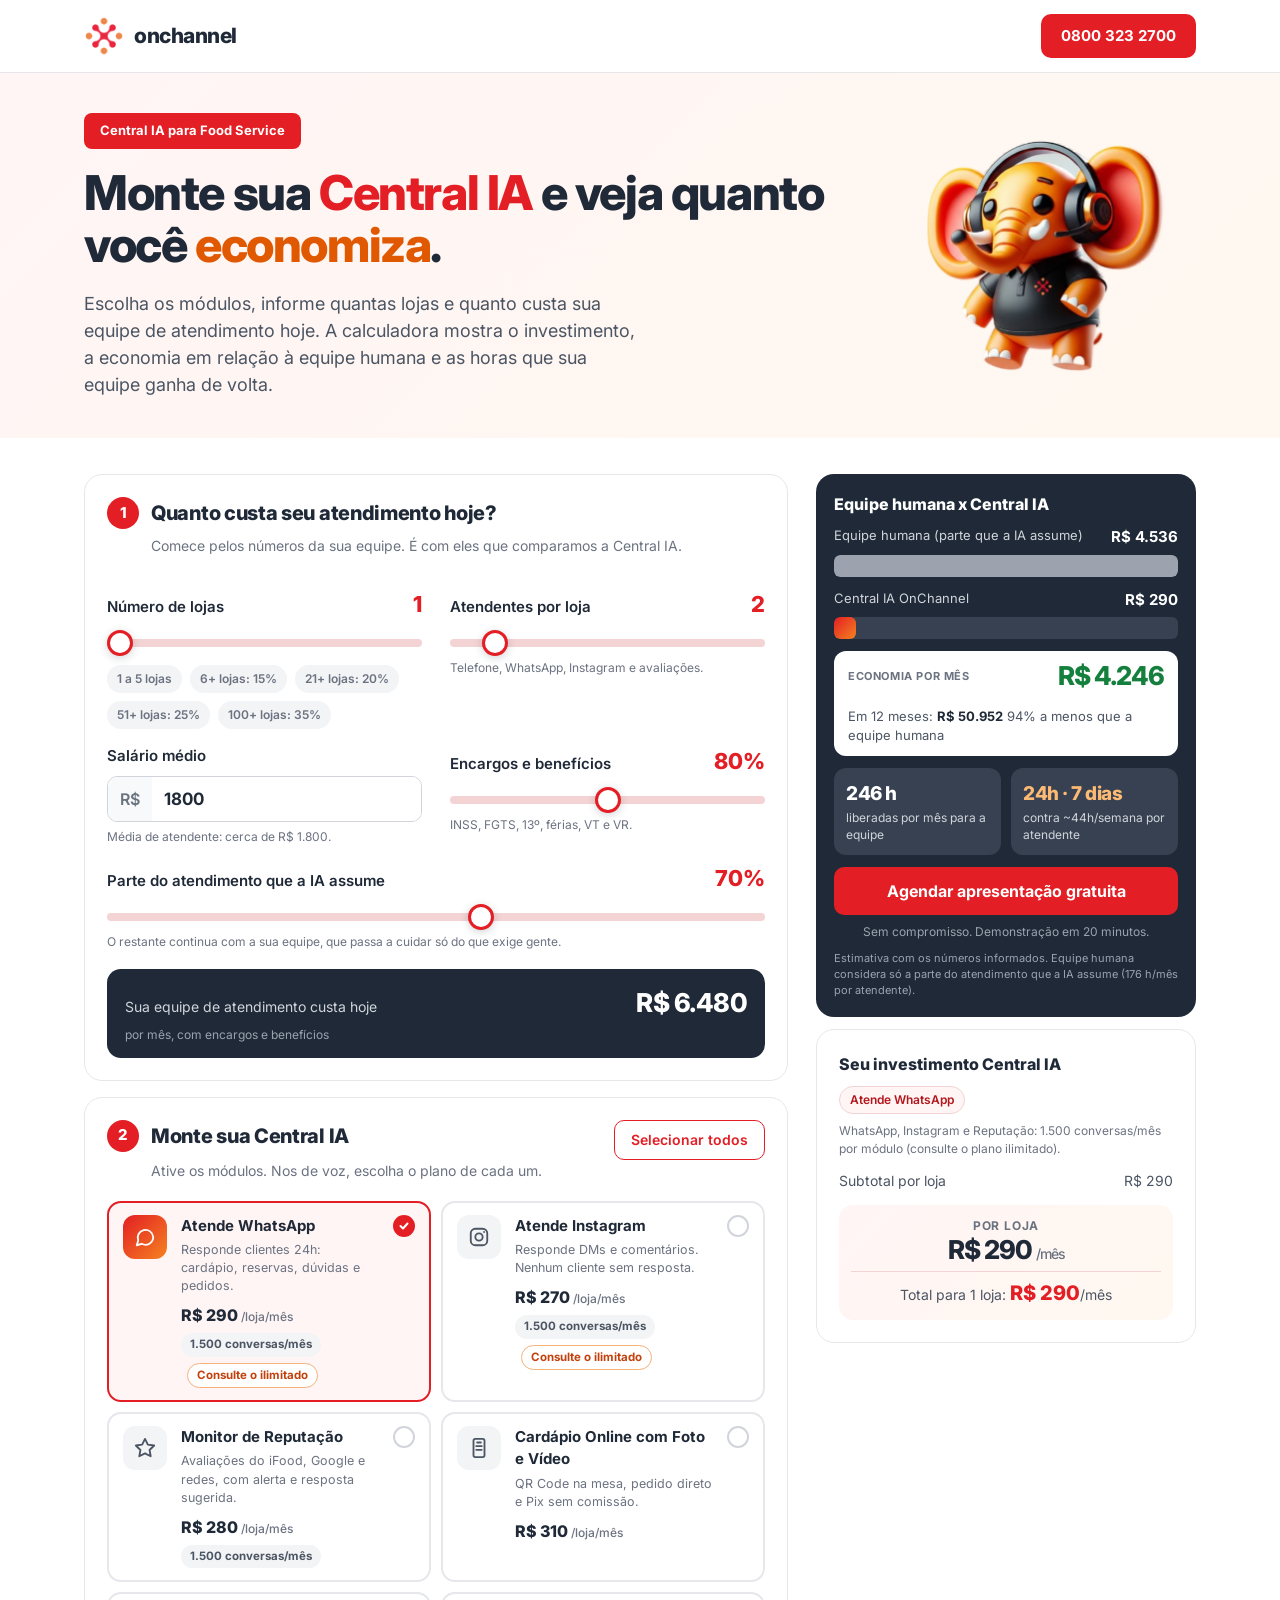
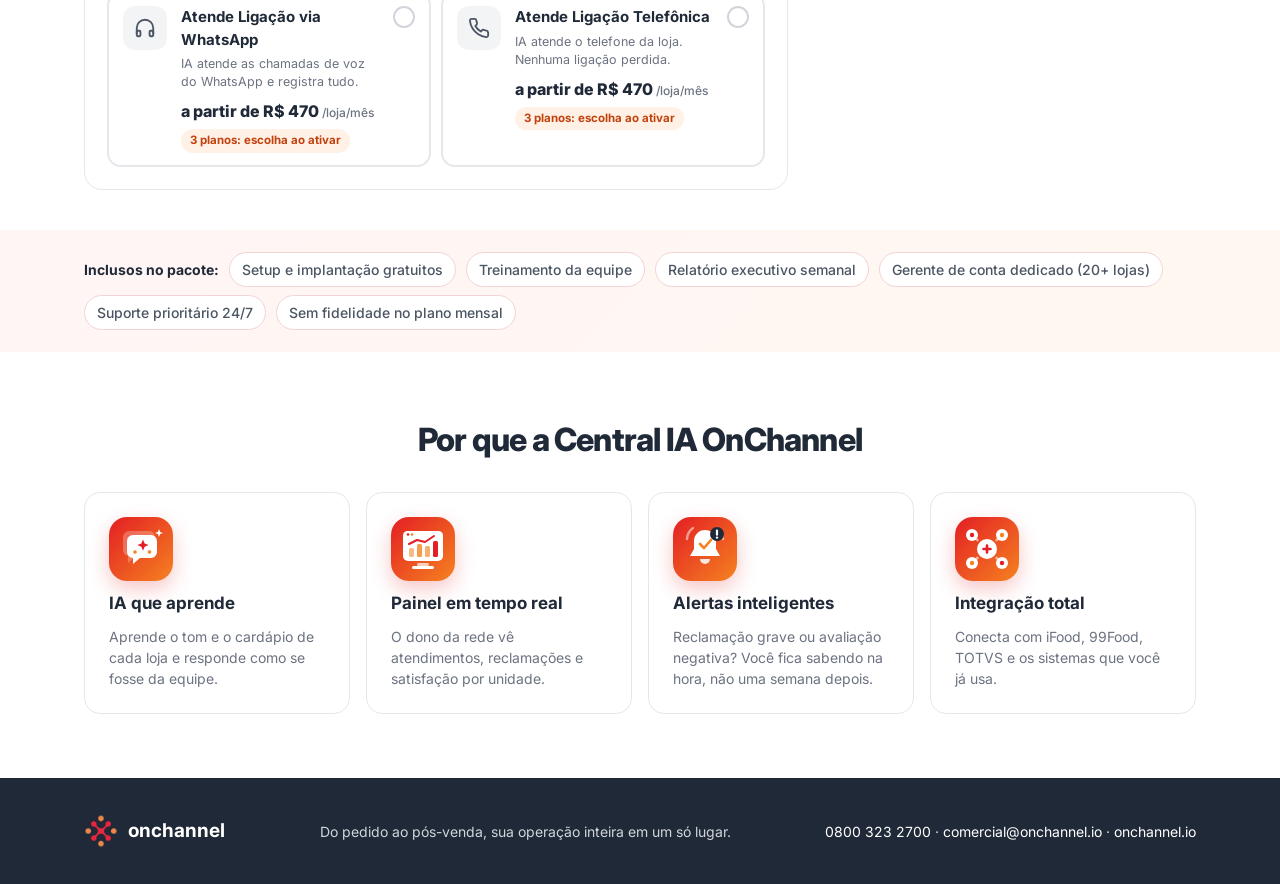
==== commit d8594b94: "Central IA: Atende WhatsApp já vem selecionado no primeiro acesso Co-Authored-By: Claude Fable 5.2 <" ====
--- a/centralia.html
+++ b/centralia.html
@@ -382,7 +382,7 @@
 const priceOf=m=>m.voice?planOf(m).price:m.price;
 const TIERS=[{min:1,pct:0,label:'1 a 5 lojas'},{min:6,pct:15,label:'6+ lojas: 15%'},{min:21,pct:20,label:'21+ lojas: 20%'},{min:51,pct:25,label:'51+ lojas: 25%'},{min:100,pct:35,label:'100+ lojas: 35%'}];
 const HOURS_PER_AGENT=176;
-const sel=new Set();
+const sel=new Set(['whatsapp']);
 const $=id=>document.getElementById(id);
 const brl=v=>'R$ '+Math.round(v).toLocaleString('pt-BR');
 const check='<svg width="12" height="12" viewBox="0 0 24 24" fill="none" stroke="#fff" stroke-width="4" stroke-linecap="round" stroke-linejoin="round" aria-hidden="true"><path d="M5 12l5 5 9-10"/></svg>';
